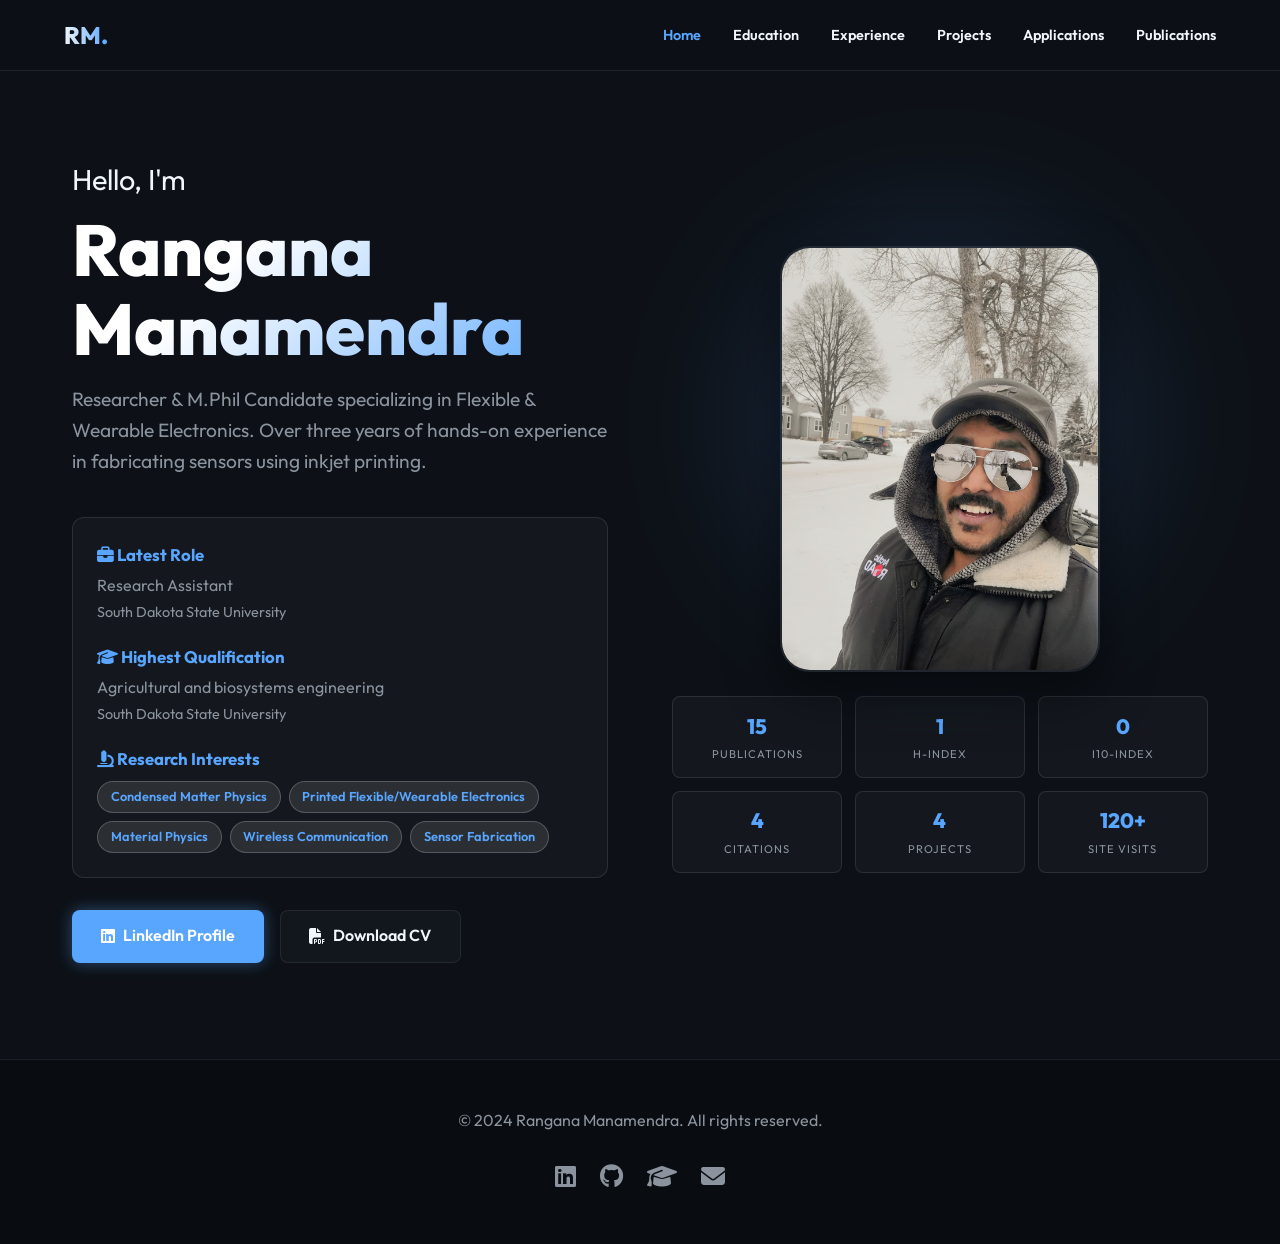
==== index.html @ fe69b6e4 "Automated Portfolio Update: 2026-03-20 10:26" ====
<!DOCTYPE html>
<html lang="en">
<head>
    <meta charset="UTF-8">
    <meta name="viewport" content="width=device-width, initial-scale=1.0">
    <title>Rangana Manamendra | Home</title>
    <link href="https://fonts.googleapis.com/css2?family=Outfit:wght@300;400;600;800&display=swap" rel="stylesheet">
    <link rel="stylesheet" href="style.css">
    <link rel="stylesheet" href="https://cdnjs.cloudflare.com/ajax/libs/font-awesome/6.4.0/css/all.min.css">

    <!-- Google tag (gtag.js) -->
    <script async src="https://www.googletagmanager.com/gtag/js?id=G-ZGXTSCN24V"></script>
    <script>
      window.dataLayer = window.dataLayer || [];
      function gtag(){dataLayer.push(arguments);}
      gtag('js', new Date());

      gtag('config', 'G-ZGXTSCN24V');
    </script>
</head>
<body>
    <nav>
        <div class="logo">RM.</div>
        <ul>
            <li><a href="index.html" class="nav-link active">Home</a></li>
            <li><a href="education.html" class="nav-link">Education</a></li>
            <li><a href="experience.html" class="nav-link">Experience</a></li>
            <li><a href="projects.html" class="nav-link">Projects</a></li>
            <li><a href="applications.html" class="nav-link">Applications</a></li>
            <li><a href="publications.html" class="nav-link">Publications</a></li>
        </ul>
    </nav>
    <div id="content">
        <section class="hero section-container fade-in">
            <div class="hero-content">
                <h2>Hello, I'm</h2>
                <h1>Rangana Manamendra</h1>
                <p>Researcher & M.Phil Candidate specializing in Flexible & Wearable Electronics. Over three years of hands-on experience in fabricating sensors using inkjet printing.</p>
                <!-- QUICK_INFO_START -->
                <div class="info-card" style="background: rgba(255,255,255,0.03); padding: 1.5rem; border-radius: 12px; margin-top: 1.5rem; margin-bottom: 2rem; border: 1px solid rgba(255,255,255,0.1); text-align: left;">
                    <h4 style="margin-bottom: 0.3rem; color: var(--accent); font-size: 1.05rem;"><i class="fas fa-briefcase"></i> Latest Role</h4>
                    <p style="margin-bottom: 1.2rem; margin-top: 0; font-size: 1rem;">Research Assistant <br><span style="color: var(--text-secondary); font-size: 0.9rem;">South Dakota State University</span></p>
                    
                    <h4 style="margin-bottom: 0.3rem; color: var(--accent); font-size: 1.05rem;"><i class="fas fa-graduation-cap"></i> Highest Qualification</h4>
                    <p style="margin-bottom: 1.2rem; margin-top: 0; font-size: 1rem;">Agricultural and biosystems engineering <br><span style="color: var(--text-secondary); font-size: 0.9rem;">South Dakota State University</span></p>
                    
                    <h4 style="margin-bottom: 0.5rem; color: var(--accent); font-size: 1.05rem;"><i class="fas fa-microscope"></i> Research Interests</h4>
                    <div class="tag-list" style="margin-top: 0.5rem; justify-content: flex-start; gap: 0.5rem;">
                        <span class="tag" style="background: rgba(255,255,255,0.1); border-color: rgba(255,255,255,0.2);">Condensed Matter Physics</span><span class="tag" style="background: rgba(255,255,255,0.1); border-color: rgba(255,255,255,0.2);">Printed Flexible/Wearable Electronics</span><span class="tag" style="background: rgba(255,255,255,0.1); border-color: rgba(255,255,255,0.2);">Material Physics</span><span class="tag" style="background: rgba(255,255,255,0.1); border-color: rgba(255,255,255,0.2);">Wireless Communication</span><span class="tag" style="background: rgba(255,255,255,0.1); border-color: rgba(255,255,255,0.2);">Sensor Fabrication</span>
                    </div>
                </div>
                <!-- QUICK_INFO_END -->
                <div class="cta-buttons">
                    <a href="https://www.linkedin.com/in/rangana-madushan-m/" target="_blank" class="btn btn-primary"><i class="fab fa-linkedin"></i> LinkedIn Profile</a>
                    <a href="CV - SDSU.pdf" target="_blank" class="btn btn-secondary"><i class="fas fa-file-pdf"></i> Download CV</a>
                </div>
            </div>
            <div class="hero-image fade-in" style="display: flex; flex-direction: column; align-items: center; justify-content: flex-start;">
                <img src="IMG-20260228-WA0205.jpg" alt="Rangana Manamendra" style="width: 100%; max-width: 320px; height: auto;">
                <!-- STATS_START -->
<!-- STATS_START -->
                <div class="stats-grid" style="display: grid; grid-template-columns: repeat(3, 1fr); gap: 0.8rem; margin-top: 1.5rem; width: 100%;">
                    <div class="stat-box" style="background: rgba(255,255,255,0.03); padding: 0.8rem; border-radius: 8px; text-align: center; border: 1px solid rgba(255,255,255,0.1);">
                        <div style="font-size: 1.3rem; font-weight: 800; color: var(--accent); margin-bottom: 0.2rem;">15</div>
                        <div style="font-size: 0.7rem; color: var(--text-secondary); text-transform: uppercase; letter-spacing: 1px;">Publications</div>
                    </div>
                    <div class="stat-box" style="background: rgba(255,255,255,0.03); padding: 0.8rem; border-radius: 8px; text-align: center; border: 1px solid rgba(255,255,255,0.1);">
                        <div style="font-size: 1.3rem; font-weight: 800; color: var(--accent); margin-bottom: 0.2rem;">1</div>
                        <div style="font-size: 0.7rem; color: var(--text-secondary); text-transform: uppercase; letter-spacing: 1px;">H-Index</div>
                    </div>
                    <div class="stat-box" style="background: rgba(255,255,255,0.03); padding: 0.8rem; border-radius: 8px; text-align: center; border: 1px solid rgba(255,255,255,0.1);">
                        <div style="font-size: 1.3rem; font-weight: 800; color: var(--accent); margin-bottom: 0.2rem;">0</div>
                        <div style="font-size: 0.7rem; color: var(--text-secondary); text-transform: uppercase; letter-spacing: 1px;">i10-Index</div>
                    </div>
                    <div class="stat-box" style="background: rgba(255,255,255,0.03); padding: 0.8rem; border-radius: 8px; text-align: center; border: 1px solid rgba(255,255,255,0.1);">
                        <div style="font-size: 1.3rem; font-weight: 800; color: var(--accent); margin-bottom: 0.2rem;">4</div>
                        <div style="font-size: 0.7rem; color: var(--text-secondary); text-transform: uppercase; letter-spacing: 1px;">Citations</div>
                    </div>
                    <div class="stat-box" style="background: rgba(255,255,255,0.03); padding: 0.8rem; border-radius: 8px; text-align: center; border: 1px solid rgba(255,255,255,0.1);">
                        <div style="font-size: 1.3rem; font-weight: 800; color: var(--accent); margin-bottom: 0.2rem;">4</div>
                        <div style="font-size: 0.7rem; color: var(--text-secondary); text-transform: uppercase; letter-spacing: 1px;">Projects</div>
                    </div>
                    <div class="stat-box" style="background: rgba(255,255,255,0.03); padding: 0.8rem; border-radius: 8px; text-align: center; border: 1px solid rgba(255,255,255,0.1);">
                        <div style="font-size: 1.3rem; font-weight: 800; color: var(--accent); margin-bottom: 0.2rem;">120+</div>
                        <div style="font-size: 0.7rem; color: var(--text-secondary); text-transform: uppercase; letter-spacing: 1px;">Site Visits</div>
                    </div>
                </div>
                <!-- STATS_END -->
                <!-- STATS_END -->
                <!-- STATS_END -->
                <!-- STATS_END -->
                <!-- STATS_END -->
                <!-- STATS_END -->
                <!-- STATS_END -->
                <!-- STATS_END -->
                <!-- STATS_END -->
                <!-- STATS_END -->
                <!-- STATS_END -->
            </div>
        </section>
    </div>
    
    <footer>
        <div class="footer-content">
            <p>&copy; 2024 Rangana Manamendra. All rights reserved.</p>
            <div class="socials">
                <a href="https://www.linkedin.com/in/rangana-madushan-m/" target="_blank"><i class="fab fa-linkedin"></i></a>
                <a href="https://github.com/ranganamadushan" target="_blank"><i class="fab fa-github"></i></a>
                <a href="https://scholar.google.com/citations?user=Um_jCEMAAAAJ&hl=en" target="_blank"><i class="fas fa-graduation-cap"></i></a>
                <a href="mailto:ranganamadushanm@gmail.com"><i class="fas fa-envelope"></i></a>
            </div>
        </div>
    </footer>
    <script src="script.js"></script>
</body>
</html>
---- style.css ----
:root {
    --bg-color: #0d1117;
    --card-bg: rgba(22, 27, 34, 0.6);
    --border-color: rgba(255, 255, 255, 0.08);
    --text-primary: #f0f6fc;
    --text-secondary: #8b949e;
    --accent: #58a6ff;
    --accent-glow: rgba(88, 166, 255, 0.4);
    --nav-bg: rgba(13, 17, 23, 0.85);
}

* {
    box-sizing: border-box;
    margin: 0;
    padding: 0;
}

html {
    scroll-behavior: smooth;
}

body {
    font-family: 'Outfit', sans-serif;
    background-color: var(--bg-color);
    color: var(--text-primary);
    line-height: 1.6;
    overflow-x: hidden;
    display: flex;
    flex-direction: column;
    min-height: 100vh;
}

nav {
    position: fixed;
    top: 0;
    width: 100%;
    z-index: 1000;
    background: var(--nav-bg);
    backdrop-filter: blur(10px);
    border-bottom: 1px solid var(--border-color);
    padding: 1rem 5%;
    display: flex;
    justify-content: space-between;
    align-items: center;
}

nav .logo {
    font-size: 1.5rem;
    font-weight: 800;
    background: linear-gradient(90deg, var(--text-primary), var(--accent));
    -webkit-background-clip: text;
    -webkit-text-fill-color: transparent;
}

nav ul {
    list-style: none;
    display: flex;
    gap: 2rem;
}

nav ul li a {
    color: var(--text-primary);
    text-decoration: none;
    font-weight: 600;
    font-size: 0.9rem;
    transition: color 0.3s;
    cursor: pointer;
}

nav ul li a:hover, nav ul li a.active {
    color: var(--accent);
}

#content {
    padding-top: 60px;
    flex-grow: 1;
}

.section-container {
    max-width: 1200px;
    margin: 0 auto;
    padding: 6rem 2rem;
}

.fade-in {
    opacity: 0;
    transform: translateY(20px);
    transition: opacity 0.8s ease-out, transform 0.8s ease-out;
}

.fade-in.visible {
    opacity: 1;
    transform: translateY(0);
}

/* Hero Section with Image Grid */
.hero {
    display: grid;
    grid-template-columns: 1fr 1fr;
    gap: 4rem;
    align-items: center;
    min-height: 80vh;
}

@media (max-width: 768px) {
    .hero {
        grid-template-columns: 1fr;
        text-align: center;
    }
    .hero-content {
        order: 2;
    }
    .hero-image {
        order: 1;
        margin-bottom: 2rem;
    }
}

.hero h1 {
    font-size: 4.5rem;
    font-weight: 800;
    margin-bottom: 1rem;
    line-height: 1.1;
    background: linear-gradient(135deg, #ffffff 30%, #58a6ff);
    -webkit-background-clip: text;
    -webkit-text-fill-color: transparent;
}

.hero h2 {
    font-size: 1.8rem;
    font-weight: 400;
    color: var(--text-primary);
    margin-bottom: 0.5rem;
}

.hero p {
    font-size: 1.2rem;
    color: var(--text-secondary);
    max-width: 700px;
    margin-bottom: 2.5rem;
}

.hero .cta-buttons {
    display: flex;
    gap: 1rem;
}

@media (max-width: 768px) {
    .hero .cta-buttons {
        justify-content: center;
    }
}

.hero-image {
    display: flex;
    justify-content: center;
    align-items: center;
    position: relative;
}

.hero-image::before {
    content: '';
    position: absolute;
    width: 350px;
    height: 350px;
    background: var(--accent);
    filter: blur(80px);
    opacity: 0.2;
    border-radius: 50%;
    z-index: 0;
}

.hero-image img {
    width: 350px;
    height: 350px;
    object-fit: cover;
    border-radius: 30px;
    border: 2px solid var(--border-color);
    z-index: 1;
    box-shadow: 0 20px 50px rgba(0,0,0,0.5);
    transition: transform 0.3s ease;
}

.hero-image img:hover {
    transform: translateY(-10px) scale(1.02);
}

.btn {
    padding: 0.8rem 1.8rem;
    border-radius: 8px;
    text-decoration: none;
    font-weight: 600;
    transition: all 0.3s ease;
    cursor: pointer;
    display: inline-flex;
    align-items: center;
    gap: 0.5rem;
}

.btn-primary {
    background: var(--accent);
    color: #fff;
    border: none;
    box-shadow: 0 0 15px var(--accent-glow);
}

.btn-primary:hover {
    box-shadow: 0 0 25px var(--accent-glow);
    transform: translateY(-2px);
}

.btn-secondary {
    background: var(--card-bg);
    color: var(--text-primary);
    border: 1px solid var(--border-color);
}

.btn-secondary:hover {
    background: rgba(88, 166, 255, 0.1);
    border-color: var(--accent);
    transform: translateY(-2px);
}

.section-title {
    font-size: 2.5rem;
    margin-bottom: 3rem;
    position: relative;
    display: inline-block;
    color: var(--text-primary);
}

.section-title::after {
    content: '';
    position: absolute;
    bottom: -10px;
    left: 0;
    width: 60%;
    height: 4px;
    background: var(--accent);
    border-radius: 2px;
}

.card-grid {
    display: grid;
    grid-template-columns: repeat(auto-fit, minmax(320px, 1fr));
    gap: 2rem;
}

.card {
    background: var(--card-bg);
    border: 1px solid var(--border-color);
    border-radius: 16px;
    padding: 2rem;
    backdrop-filter: blur(5px);
    transition: transform 0.3s ease, border-color 0.3s ease, box-shadow 0.3s ease;
    text-decoration: none;
    color: inherit;
    display: block;
}

.card:hover {
    transform: translateY(-5px);
    border-color: var(--accent);
    box-shadow: 0 10px 30px rgba(0, 0, 0, 0.5);
}

.card h3 {
    margin-bottom: 1rem;
    color: var(--text-primary);
    font-size: 1.3rem;
}

.card p {
    color: var(--text-secondary);
    margin-bottom: 1rem;
    font-size: 0.95rem;
}

.card .meta {
    font-size: 0.85rem;
    color: var(--accent);
    margin-bottom: 1rem;
    display: block;
    font-weight: 600;
}

.tag-list {
    display: flex;
    flex-wrap: wrap;
    gap: 0.5rem;
    margin-top: 1rem;
}

.tag {
    padding: 0.3rem 0.8rem;
    background: rgba(88, 166, 255, 0.1);
    color: var(--accent);
    border-radius: 20px;
    font-size: 0.8rem;
    font-weight: 600;
    border: 1px solid rgba(88, 166, 255, 0.2);
}

footer {
    background: #090c10;
    padding: 3rem 5%;
    border-top: 1px solid var(--border-color);
    text-align: center;
    margin-top: auto;
}

.footer-content {
    max-width: 1200px;
    margin: 0 auto;
    display: flex;
    flex-direction: column;
    align-items: center;
    gap: 1.5rem;
}

.footer-content p {
    color: var(--text-secondary);
}

.socials {
    display: flex;
    gap: 1.5rem;
}

.socials a {
    color: var(--text-secondary);
    font-size: 1.5rem;
    transition: color 0.3s, transform 0.3s;
}

.socials a:hover {
    color: var(--accent);
    transform: translateY(-3px) scale(1.1);
}

/* Timeline */
.timeline {
    position: relative;
    max-width: 800px;
    margin: 0 auto;
}

.timeline::after {
    content: '';
    position: absolute;
    width: 2px;
    background: var(--border-color);
    top: 0;
    bottom: 0;
    left: 20px;
    margin-left: -1px;
}

.timeline-item {
    padding: 10px 40px 40px 50px;
    position: relative;
    background: inherit;
    width: 100%;
}

.timeline-item::after {
    content: '';
    position: absolute;
    width: 16px;
    height: 16px;
    right: auto;
    background: var(--bg-color);
    border: 3px solid var(--accent);
    top: 15px;
    border-radius: 50%;
    z-index: 1;
    left: 12px;
}

.timeline-content {
    background: var(--card-bg);
    padding: 1.5rem;
    border-radius: 12px;
    border: 1px solid var(--border-color);
    transition: all 0.3s ease;
}

.timeline-content:hover {
    border-color: var(--accent);
}

.timeline-content h3 {
    margin-bottom: 0.2rem;
}

.timeline-content h4 {
    color: var(--text-secondary);
    font-weight: 400;
    margin-bottom: 1rem;
}

.about-grid {
    display: grid;
    grid-template-columns: 2fr 1fr;
    gap: 3rem;
}

@media (max-width: 1000px) {
    .about-grid {
        grid-template-columns: 1fr;
    }
}

/* Publications list */
.pub-item {
    padding: 1.5rem;
    border-bottom: 1px solid var(--border-color);
    transition: background 0.3s;
}

.pub-item:last-child {
    border-bottom: none;
}

.pub-item:hover {
    background: rgba(255, 255, 255, 0.02);
}

.pub-title {
    font-size: 1.1rem;
    font-weight: 600;
    color: var(--text-primary);
    margin-bottom: 0.5rem;
}

.pub-authors {
    color: var(--text-secondary);
    font-size: 0.9rem;
    margin-bottom: 0.5rem;
}

.pub-venue {
    color: var(--accent);
    font-size: 0.85rem;
}
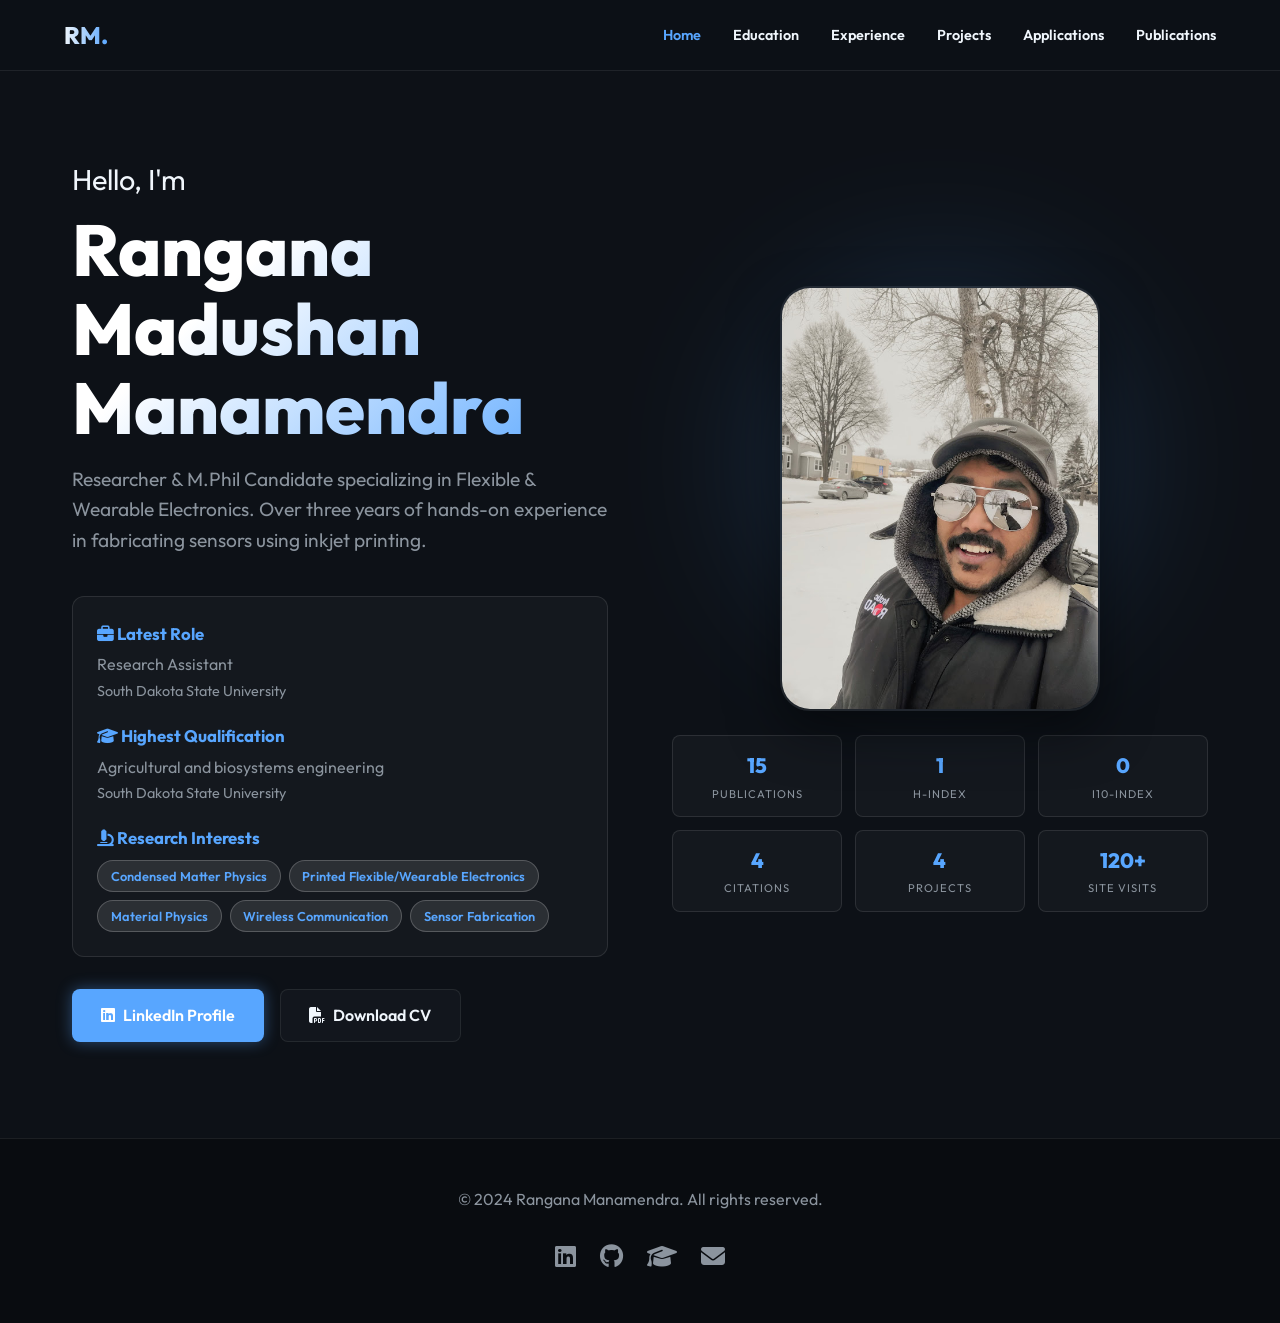
==== commit c55b9305: "Update name from 'Rangana Manamendra' to 'Rangana Madushan Manamendra'" ====
--- a/index.html
+++ b/index.html
@@ -3,9 +3,9 @@
 <head>
     <meta charset="UTF-8">
     <meta name="viewport" content="width=device-width, initial-scale=1.0">
-    <title>Rangana Manamendra | Home</title>
+    <title>Rangana Madushan Manamendra | Home</title>
     <link href="https://fonts.googleapis.com/css2?family=Outfit:wght@300;400;600;800&display=swap" rel="stylesheet">
-    <link rel="stylesheet" href="style.css">
+    <link rel="stylesheet" href="assets/css/style.css">
     <link rel="stylesheet" href="https://cdnjs.cloudflare.com/ajax/libs/font-awesome/6.4.0/css/all.min.css">
 
     <!-- Google tag (gtag.js) -->
@@ -23,18 +23,18 @@
         <div class="logo">RM.</div>
         <ul>
             <li><a href="index.html" class="nav-link active">Home</a></li>
-            <li><a href="education.html" class="nav-link">Education</a></li>
-            <li><a href="experience.html" class="nav-link">Experience</a></li>
-            <li><a href="projects.html" class="nav-link">Projects</a></li>
-            <li><a href="applications.html" class="nav-link">Applications</a></li>
-            <li><a href="publications.html" class="nav-link">Publications</a></li>
+            <li><a href="pages/education.html" class="nav-link">Education</a></li>
+            <li><a href="pages/experience.html" class="nav-link">Experience</a></li>
+            <li><a href="pages/projects.html" class="nav-link">Projects</a></li>
+            <li><a href="pages/applications.html" class="nav-link">Applications</a></li>
+            <li><a href="pages/publications.html" class="nav-link">Publications</a></li>
         </ul>
     </nav>
     <div id="content">
         <section class="hero section-container fade-in">
             <div class="hero-content">
                 <h2>Hello, I'm</h2>
-                <h1>Rangana Manamendra</h1>
+                <h1>Rangana Madushan Manamendra </h1>
                 <p>Researcher & M.Phil Candidate specializing in Flexible & Wearable Electronics. Over three years of hands-on experience in fabricating sensors using inkjet printing.</p>
                 <!-- QUICK_INFO_START -->
                 <div class="info-card" style="background: rgba(255,255,255,0.03); padding: 1.5rem; border-radius: 12px; margin-top: 1.5rem; margin-bottom: 2rem; border: 1px solid rgba(255,255,255,0.1); text-align: left;">
@@ -52,14 +52,14 @@
                 <!-- QUICK_INFO_END -->
                 <div class="cta-buttons">
                     <a href="https://www.linkedin.com/in/rangana-madushan-m/" target="_blank" class="btn btn-primary"><i class="fab fa-linkedin"></i> LinkedIn Profile</a>
-                    <a href="CV - SDSU.pdf" target="_blank" class="btn btn-secondary"><i class="fas fa-file-pdf"></i> Download CV</a>
+                    <a href="assets/cv/cv.pdf" target="_blank" class="btn btn-secondary"><i class="fas fa-file-pdf"></i> Download CV</a>
                 </div>
             </div>
             <div class="hero-image fade-in" style="display: flex; flex-direction: column; align-items: center; justify-content: flex-start;">
-                <img src="IMG-20260228-WA0205.jpg" alt="Rangana Manamendra" style="width: 100%; max-width: 320px; height: auto;">
+                <img src="assets/images/IMG-20260228-WA0205.jpg" alt="Rangana Manamendra" style="width: 100%; max-width: 320px; height: auto;">
                 <!-- STATS_START -->
 <!-- STATS_START -->
-                <div class="stats-grid" style="display: grid; grid-template-columns: repeat(3, 1fr); gap: 0.8rem; margin-top: 1.5rem; width: 100%;">
+                <div class="stats-grid" >
                     <div class="stat-box" style="background: rgba(255,255,255,0.03); padding: 0.8rem; border-radius: 8px; text-align: center; border: 1px solid rgba(255,255,255,0.1);">
                         <div style="font-size: 1.3rem; font-weight: 800; color: var(--accent); margin-bottom: 0.2rem;">15</div>
                         <div style="font-size: 0.7rem; color: var(--text-secondary); text-transform: uppercase; letter-spacing: 1px;">Publications</div>
@@ -96,6 +96,11 @@
                 <!-- STATS_END -->
                 <!-- STATS_END -->
                 <!-- STATS_END -->
+                <!-- STATS_END -->
+                <!-- STATS_END -->
+                <!-- STATS_END -->
+                <!-- STATS_END -->
+                <!-- STATS_END -->
             </div>
         </section>
     </div>
@@ -111,6 +116,6 @@
             </div>
         </div>
     </footer>
-    <script src="script.js"></script>
+    <script src="assets/js/script.js"></script>
 </body>
 </html>
--- a/assets/css/style.css
+++ b/assets/css/style.css
@@ -0,0 +1,490 @@
+:root {
+    --bg-color: #0d1117;
+    --card-bg: rgba(22, 27, 34, 0.6);
+    --border-color: rgba(255, 255, 255, 0.08);
+    --text-primary: #f0f6fc;
+    --text-secondary: #8b949e;
+    --accent: #58a6ff;
+    --accent-glow: rgba(88, 166, 255, 0.4);
+    --nav-bg: rgba(13, 17, 23, 0.85);
+}
+
+* {
+    box-sizing: border-box;
+    margin: 0;
+    padding: 0;
+}
+
+html {
+    scroll-behavior: smooth;
+}
+
+body {
+    font-family: 'Outfit', sans-serif;
+    background-color: var(--bg-color);
+    color: var(--text-primary);
+    line-height: 1.6;
+    overflow-x: hidden;
+    display: flex;
+    flex-direction: column;
+    min-height: 100vh;
+}
+
+nav {
+    position: fixed;
+    top: 0;
+    width: 100%;
+    z-index: 1000;
+    background: var(--nav-bg);
+    backdrop-filter: blur(10px);
+    border-bottom: 1px solid var(--border-color);
+    padding: 1rem 5%;
+    display: flex;
+    justify-content: space-between;
+    align-items: center;
+}
+
+nav .logo {
+    font-size: 1.5rem;
+    font-weight: 800;
+    background: linear-gradient(90deg, var(--text-primary), var(--accent));
+    -webkit-background-clip: text;
+    -webkit-text-fill-color: transparent;
+}
+
+nav ul {
+    list-style: none;
+    display: flex;
+    gap: 2rem;
+}
+
+nav ul li a {
+    color: var(--text-primary);
+    text-decoration: none;
+    font-weight: 600;
+    font-size: 0.9rem;
+    transition: color 0.3s;
+    cursor: pointer;
+}
+
+nav ul li a:hover, nav ul li a.active {
+    color: var(--accent);
+}
+
+#content {
+    padding-top: 60px;
+    flex-grow: 1;
+}
+
+.section-container {
+    max-width: 1200px;
+    margin: 0 auto;
+    padding: 6rem 2rem;
+}
+
+.fade-in {
+    opacity: 0;
+    transform: translateY(20px);
+    transition: opacity 0.8s ease-out, transform 0.8s ease-out;
+}
+
+.fade-in.visible {
+    opacity: 1;
+    transform: translateY(0);
+}
+
+/* Hero Section with Image Grid */
+.hero {
+    display: grid;
+    grid-template-columns: 1fr 1fr;
+    gap: 4rem;
+    align-items: center;
+    min-height: 80vh;
+}
+
+@media (max-width: 768px) {
+    .hero {
+        grid-template-columns: 1fr;
+        text-align: center;
+    }
+    .hero-content {
+        order: 1;
+    }
+    .hero-image {
+        order: 2;
+        margin-top: 2rem;
+        margin-bottom: 2rem;
+    }
+}
+
+.hero h1 {
+    font-size: 4.5rem;
+    font-weight: 800;
+    margin-bottom: 1rem;
+    line-height: 1.1;
+    background: linear-gradient(135deg, #ffffff 30%, #58a6ff);
+    -webkit-background-clip: text;
+    -webkit-text-fill-color: transparent;
+}
+
+.hero h2 {
+    font-size: 1.8rem;
+    font-weight: 400;
+    color: var(--text-primary);
+    margin-bottom: 0.5rem;
+}
+
+.hero p {
+    font-size: 1.2rem;
+    color: var(--text-secondary);
+    max-width: 700px;
+    margin-bottom: 2.5rem;
+}
+
+.hero .cta-buttons {
+    display: flex;
+    gap: 1rem;
+}
+
+@media (max-width: 768px) {
+    .hero .cta-buttons {
+        justify-content: center;
+    }
+}
+
+.hero-image {
+    display: flex;
+    justify-content: center;
+    align-items: center;
+    position: relative;
+}
+
+.hero-image::before {
+    content: '';
+    position: absolute;
+    width: 350px;
+    height: 350px;
+    background: var(--accent);
+    filter: blur(80px);
+    opacity: 0.2;
+    border-radius: 50%;
+    z-index: 0;
+}
+
+.hero-image img {
+    width: 350px;
+    height: 350px;
+    object-fit: cover;
+    border-radius: 30px;
+    border: 2px solid var(--border-color);
+    z-index: 1;
+    box-shadow: 0 20px 50px rgba(0,0,0,0.5);
+    transition: transform 0.3s ease;
+}
+
+.hero-image img:hover {
+    transform: translateY(-10px) scale(1.02);
+}
+
+.btn {
+    padding: 0.8rem 1.8rem;
+    border-radius: 8px;
+    text-decoration: none;
+    font-weight: 600;
+    transition: all 0.3s ease;
+    cursor: pointer;
+    display: inline-flex;
+    align-items: center;
+    gap: 0.5rem;
+}
+
+.btn-primary {
+    background: var(--accent);
+    color: #fff;
+    border: none;
+    box-shadow: 0 0 15px var(--accent-glow);
+}
+
+.btn-primary:hover {
+    box-shadow: 0 0 25px var(--accent-glow);
+    transform: translateY(-2px);
+}
+
+.btn-secondary {
+    background: var(--card-bg);
+    color: var(--text-primary);
+    border: 1px solid var(--border-color);
+}
+
+.btn-secondary:hover {
+    background: rgba(88, 166, 255, 0.1);
+    border-color: var(--accent);
+    transform: translateY(-2px);
+}
+
+.section-title {
+    font-size: 2.5rem;
+    margin-bottom: 3rem;
+    position: relative;
+    display: inline-block;
+    color: var(--text-primary);
+}
+
+.section-title::after {
+    content: '';
+    position: absolute;
+    bottom: -10px;
+    left: 0;
+    width: 60%;
+    height: 4px;
+    background: var(--accent);
+    border-radius: 2px;
+}
+
+.card-grid {
+    display: grid;
+    grid-template-columns: repeat(auto-fit, minmax(320px, 1fr));
+    gap: 2rem;
+}
+
+.card {
+    background: var(--card-bg);
+    border: 1px solid var(--border-color);
+    border-radius: 16px;
+    padding: 2rem;
+    backdrop-filter: blur(5px);
+    transition: transform 0.3s ease, border-color 0.3s ease, box-shadow 0.3s ease;
+    text-decoration: none;
+    color: inherit;
+    display: block;
+}
+
+.card:hover {
+    transform: translateY(-5px);
+    border-color: var(--accent);
+    box-shadow: 0 10px 30px rgba(0, 0, 0, 0.5);
+}
+
+.card h3 {
+    margin-bottom: 1rem;
+    color: var(--text-primary);
+    font-size: 1.3rem;
+}
+
+.card p {
+    color: var(--text-secondary);
+    margin-bottom: 1rem;
+    font-size: 0.95rem;
+}
+
+.card .meta {
+    font-size: 0.85rem;
+    color: var(--accent);
+    margin-bottom: 1rem;
+    display: block;
+    font-weight: 600;
+}
+
+.tag-list {
+    display: flex;
+    flex-wrap: wrap;
+    gap: 0.5rem;
+    margin-top: 1rem;
+}
+
+.tag {
+    padding: 0.3rem 0.8rem;
+    background: rgba(88, 166, 255, 0.1);
+    color: var(--accent);
+    border-radius: 20px;
+    font-size: 0.8rem;
+    font-weight: 600;
+    border: 1px solid rgba(88, 166, 255, 0.2);
+}
+
+footer {
+    background: #090c10;
+    padding: 3rem 5%;
+    border-top: 1px solid var(--border-color);
+    text-align: center;
+    margin-top: auto;
+}
+
+.footer-content {
+    max-width: 1200px;
+    margin: 0 auto;
+    display: flex;
+    flex-direction: column;
+    align-items: center;
+    gap: 1.5rem;
+}
+
+.footer-content p {
+    color: var(--text-secondary);
+}
+
+.socials {
+    display: flex;
+    gap: 1.5rem;
+}
+
+.socials a {
+    color: var(--text-secondary);
+    font-size: 1.5rem;
+    transition: color 0.3s, transform 0.3s;
+}
+
+.socials a:hover {
+    color: var(--accent);
+    transform: translateY(-3px) scale(1.1);
+}
+
+/* Timeline */
+.timeline {
+    position: relative;
+    max-width: 800px;
+    margin: 0 auto;
+}
+
+.timeline::after {
+    content: '';
+    position: absolute;
+    width: 2px;
+    background: var(--border-color);
+    top: 0;
+    bottom: 0;
+    left: 20px;
+    margin-left: -1px;
+}
+
+.timeline-item {
+    padding: 10px 40px 40px 50px;
+    position: relative;
+    background: inherit;
+    width: 100%;
+}
+
+.timeline-item::after {
+    content: '';
+    position: absolute;
+    width: 16px;
+    height: 16px;
+    right: auto;
+    background: var(--bg-color);
+    border: 3px solid var(--accent);
+    top: 15px;
+    border-radius: 50%;
+    z-index: 1;
+    left: 12px;
+}
+
+.timeline-content {
+    background: var(--card-bg);
+    padding: 1.5rem;
+    border-radius: 12px;
+    border: 1px solid var(--border-color);
+    transition: all 0.3s ease;
+}
+
+.timeline-content:hover {
+    border-color: var(--accent);
+}
+
+.timeline-content h3 {
+    margin-bottom: 0.2rem;
+}
+
+.timeline-content h4 {
+    color: var(--text-secondary);
+    font-weight: 400;
+    margin-bottom: 1rem;
+}
+
+.about-grid {
+    display: grid;
+    grid-template-columns: 2fr 1fr;
+    gap: 3rem;
+}
+
+@media (max-width: 1000px) {
+    .about-grid {
+        grid-template-columns: 1fr;
+    }
+}
+
+/* Publications list */
+.pub-item {
+    padding: 1.5rem;
+    border-bottom: 1px solid var(--border-color);
+    transition: background 0.3s;
+}
+
+.pub-item:last-child {
+    border-bottom: none;
+}
+
+.pub-item:hover {
+    background: rgba(255, 255, 255, 0.02);
+}
+
+.pub-title {
+    font-size: 1.1rem;
+    font-weight: 600;
+    color: var(--text-primary);
+    margin-bottom: 0.5rem;
+}
+
+.pub-authors {
+    color: var(--text-secondary);
+    font-size: 0.9rem;
+    margin-bottom: 0.5rem;
+}
+
+.pub-venue {
+    color: var(--accent);
+    font-size: 0.85rem;
+}
+
+/* --- Comprehensive Mobile Responsiveness natively --- */
+@media (max-width: 900px) {
+    nav {
+        flex-direction: column;
+        padding: 1rem;
+        gap: 0.8rem;
+    }
+    nav ul {
+        flex-wrap: wrap;
+        justify-content: center;
+        gap: 1rem;
+    }
+    .hero h1 {
+        font-size: 3.2rem;
+    }
+}
+
+.stats-grid {
+    display: grid;
+    grid-template-columns: repeat(3, 1fr);
+    gap: 0.8rem;
+    margin-top: 1.5rem;
+    width: 100%;
+}
+
+@media (max-width: 650px) {
+    .stats-grid {
+        grid-template-columns: repeat(2, 1fr);
+    }
+    .hero-image img, .hero-image::before {
+        width: 260px;
+        height: 260px;
+    }
+}
+
+@media (max-width: 450px) {
+    .stats-grid {
+        grid-template-columns: 1fr;
+    }
+    .hero h1 {
+        font-size: 2.6rem;
+    }
+}
